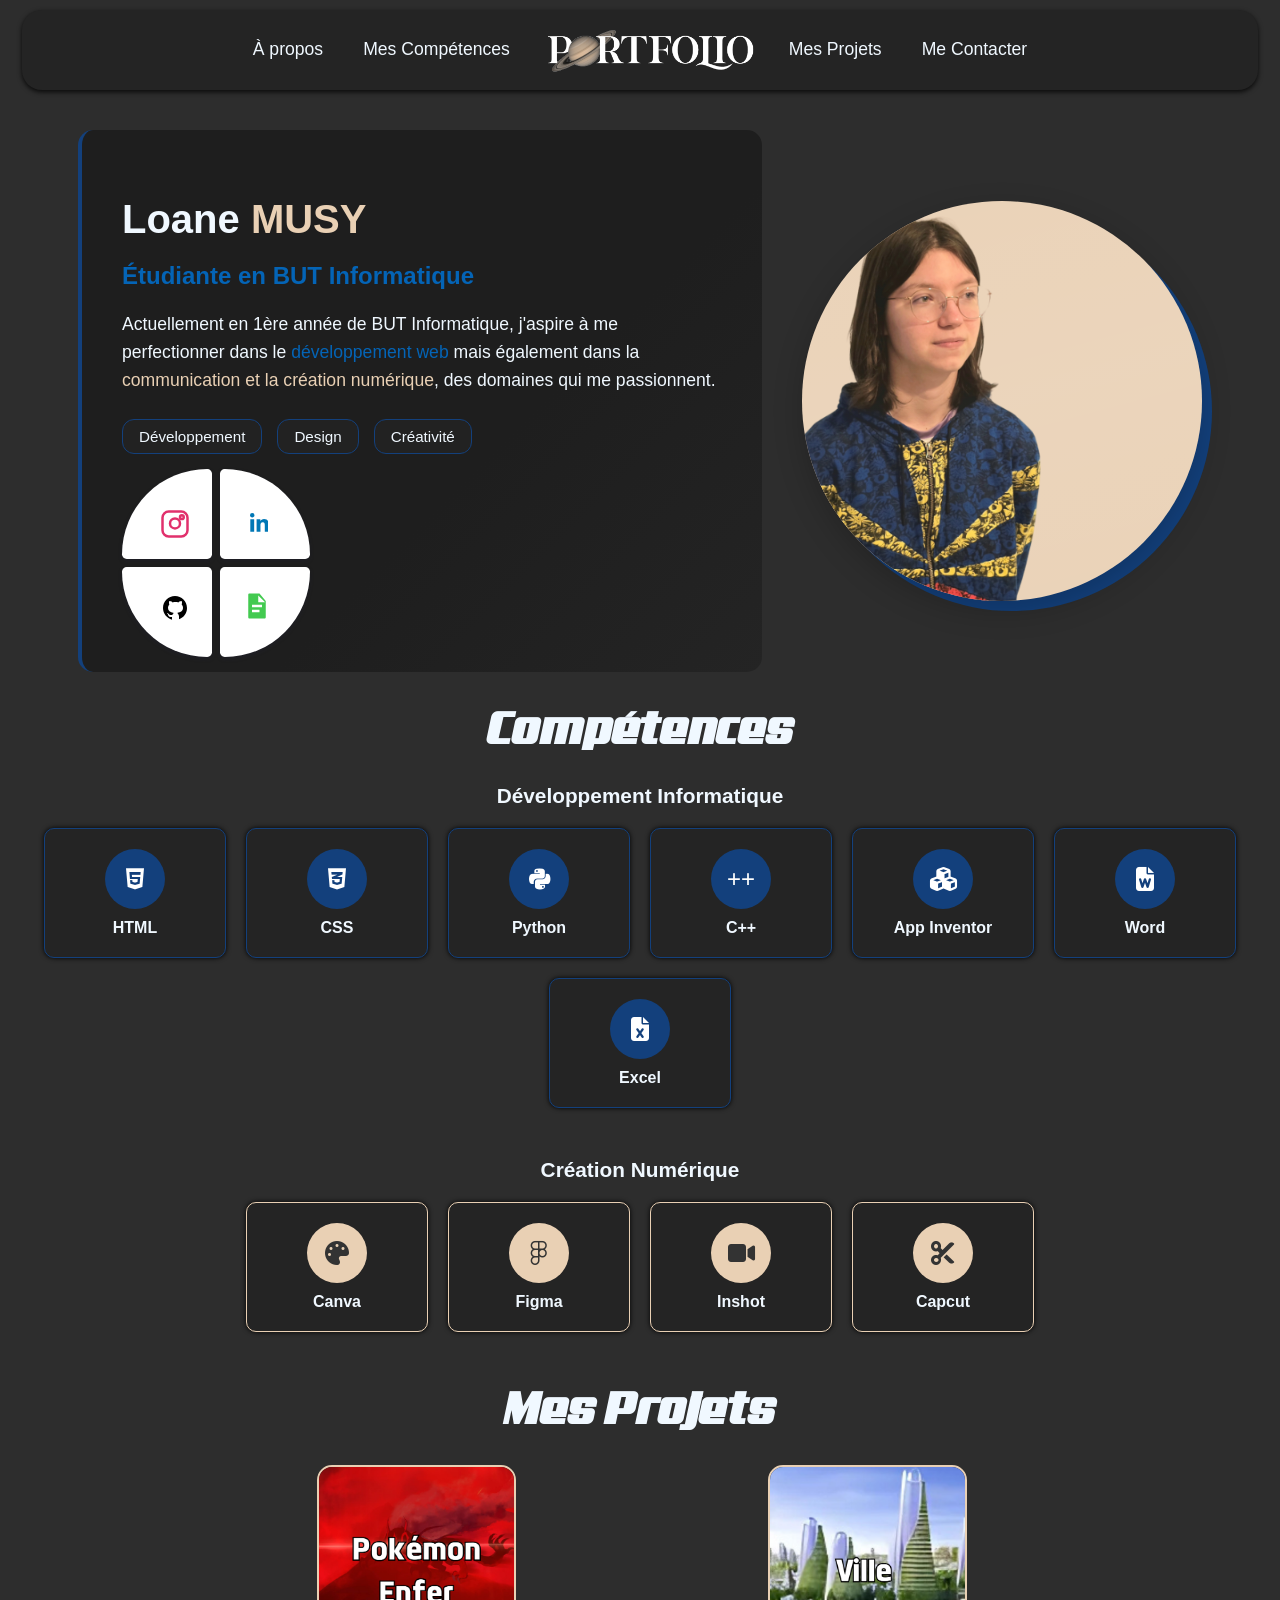
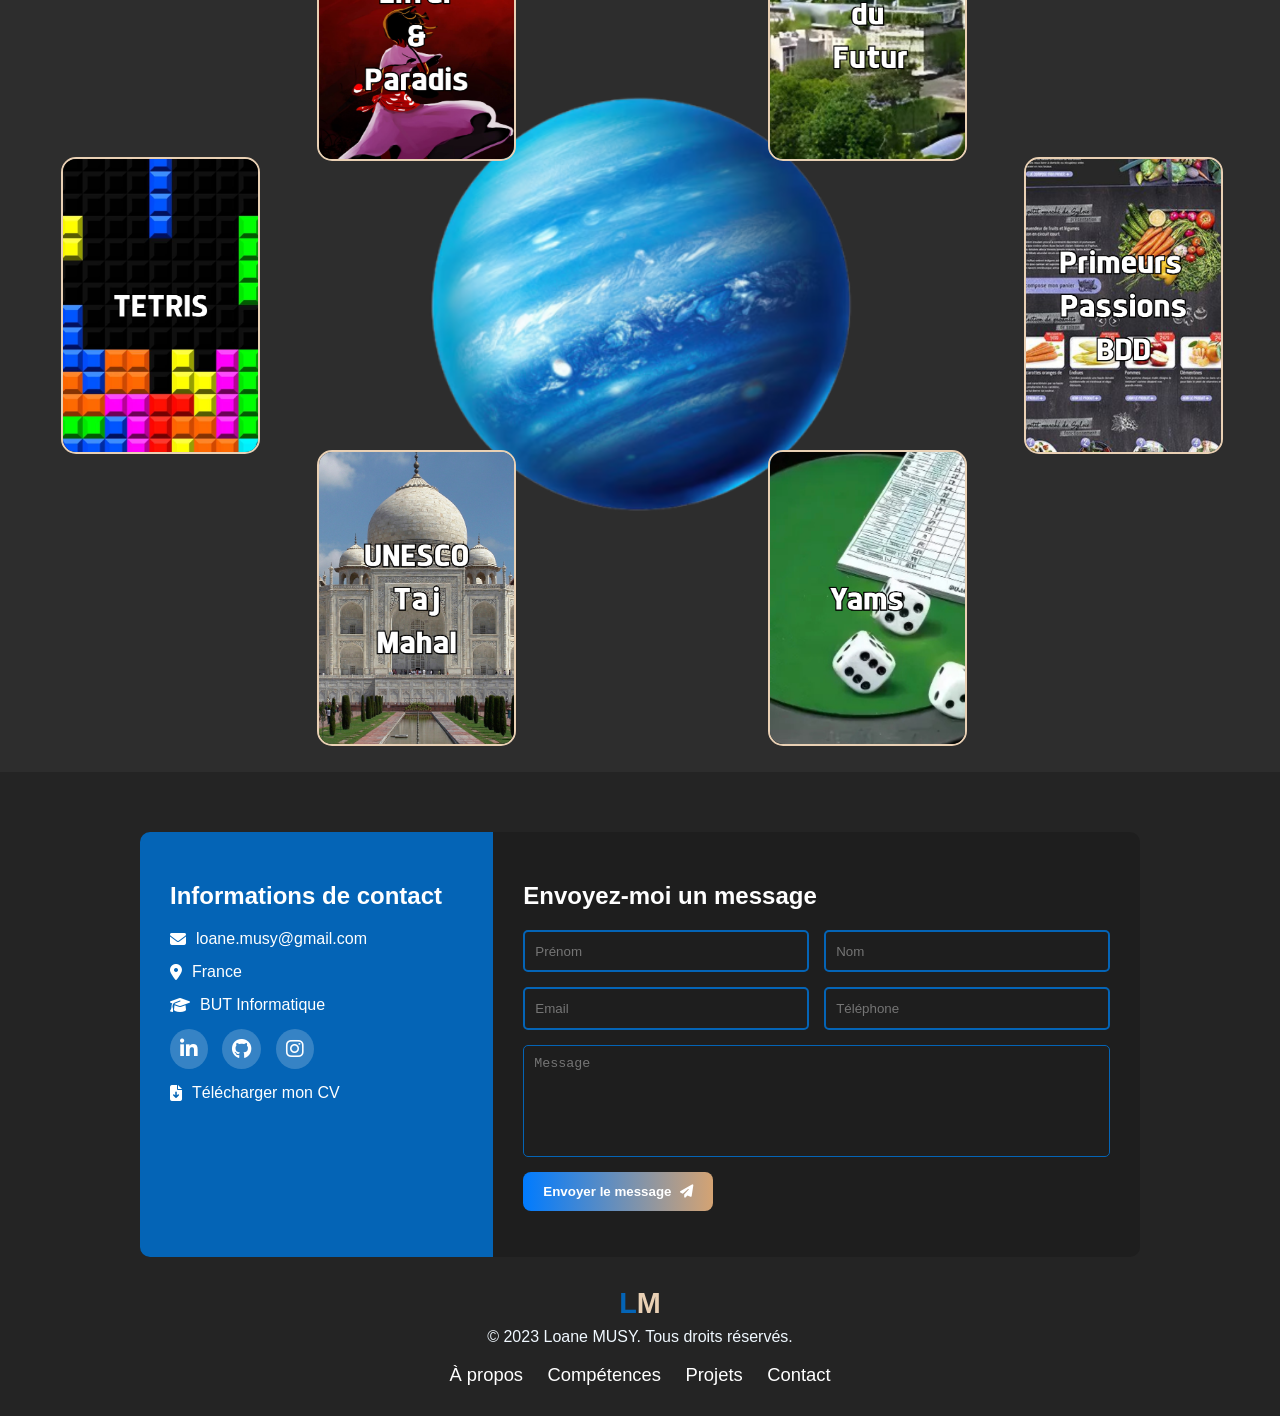
==== index.html @ 3e0b5e9b "Ajout des fichiers du projet" ====
<html lang="fr">

<head>
    <meta charset="UTF-8">
    <meta name="viewport" content="width=device-width, initial-scale=1.0">
    <link rel="stylesheet" href="style.css">
    <link rel="stylesheet" href="https://cdnjs.cloudflare.com/ajax/libs/font-awesome/6.5.0/css/all.min.css">
    <link rel="website icon" type="png" href="img/img_portfolio/saturne.png">
    <title> Portfolio - Loane MUSY</title>
</head>

<body>

    <!--Zone header avec navigation et logo-->
    <header>
        <nav>
            <ul>
                <li class="elt"><a href="#propos">À propos</a></li>
                <li class="elt"><a href="#competence">Mes Compétences</a></li>
                <img src="img/img_portfolio/portfolio.png" width="18%">
                <li class="elt"><a href="#projets">Mes Projets</a></li>
                <li class="elt"><a href="#contact">Me Contacter</a></li>
            </ul>
        </nav>
    </header>

    <!--Zone d'à propos-->
    <div id="propos" class="about-container idt">

        <!--Partie présentation-->
        <div class="section-profil">
            <h1>Loane <span>MUSY</span></h1>
            <h2>Étudiante en BUT Informatique</h2>
            <p>
                Actuellement en 1ère année de BUT Informatique, j'aspire à me perfectionner dans le <span
                    class="blue">développement web</span>
                mais également dans la <span class="beige">communication et la création numérique</span>, des domaines
                qui me passionnent.
            </p>

            <div class="tags">
                <div class="tag">Développement</div>
                <div class="tag">Design</div>
                <div class="tag">Créativité</div>
            </div>

            <!--Boutons réseaux-->
            <div class="main">

                <div class="up">

                    <a href="https://www.instagram.com/loanem.77/"><button class="card1">
                            <svg class="instagram" xmlns="http://www.w3.org/2000/svg" width="30" height="30"
                                viewBox="0 0 24 24" fill="none" stroke="currentColor" stroke-width="2"
                                stroke-linecap="round" stroke-linejoin="round">
                                <rect x="2" y="2" width="20" height="20" rx="5" ry="5"></rect>
                                <path d="M8 11.5a4 4 0 1 1 8 0 4 4 0 1 1 -8 0"></path>
                                <circle cx="17.5" cy="6.5" r="1.5"></circle>
                            </svg>
                        </button></a>

                    <a href="https://www.linkedin.com/in/loane-musy-240a3b359/"><button class="card2">
                            <svg xmlns="http://www.w3.org/2000/svg" class="linkedin" height="1.6em"
                                viewBox="0 0 448 512">
                                <path
                                    d="M100.3 448H7.4V148.9h92.9zM53.8 108.1C24.1 108.1 0 83.5 0 53.8a53.8 53.8 0 0 1 107.6 0c0 29.7-24.1 54.3-53.8 54.3zM447.9 448h-92.7V302.4c0-34.7-.7-79.2-48.3-79.2-48.3 0-55.7 37.7-55.7 76.7V448h-92.8V148.9h89.1v40.8h1.3c12.4-23.5 42.7-48.3 87.9-48.3 94 0 111.3 61.9 111.3 142.3V448z">
                                </path>
                            </svg>
                        </button></a>

                </div>

                <div class="down">

                    <a href="https://github.com/loanem77"><button class="card3">
                            <svg class="github" height="30px" width="30px" viewBox="0 0 30 30"
                                xmlns="http://www.w3.org/2000/svg">
                                <path
                                    d="M15,3C8.373,3,3,8.373,3,15c0,5.623,3.872,10.328,9.092,11.63C12.036,26.468,12,26.28,12,26.047v-2.051 c-0.487,0-1.303,0-1.508,0c-0.821,0-1.551-0.353-1.905-1.009c-0.393-0.729-0.461-1.844-1.435-2.526 c-0.289-0.227-0.069-0.486,0.264-0.451c0.615,0.174,1.125,0.596,1.605,1.222c0.478,0.627,0.703,0.769,1.596,0.769 c0.433,0,1.081-0.025,1.691-0.121c0.328-0.833,0.895-1.6,1.588-1.962c-3.996-0.411-5.903-2.399-5.903-5.098 c0-1.162,0.495-2.286,1.336-3.233C9.053,10.647,8.706,8.73,9.435,8c1.798,0,2.885,1.166,3.146,1.481C13.477,9.174,14.461,9,15.495,9 c1.036,0,2.024,0.174,2.922,0.483C18.675,9.17,19.763,8,21.565,8c0.732,0.731,0.381,2.656,0.102,3.594 c0.836,0.945,1.328,2.066,1.328,3.226c0,2.697-1.904,4.684-5.894,5.097C18.199,20.49,19,22.1,19,23.313v2.734 c0,0.104-0.023,0.179-0.035,0.268C23.641,24.676,27,20.236,27,15C27,8.373,21.627,3,15,3z">
                                </path>
                            </svg>
                        </button></a>

                    <a href="MUSY Loane - CV.pdf" target="_blank"><button class="card4">
                            <svg class="cv" xmlns="http://www.w3.org/2000/svg" viewBox="0 0 24 24" width="30"
                                height="30">
                                <path
                                    d="M6 2C5.4 2 5 2.4 5 3V21C5 21.6 5.4 22 6 22H18C18.6 22 19 21.6 19 21V8L14 2H6M13 3.5L18.5 9H13V3.5M8 11H16V13H8V11M8 15H14V17H8V15Z">
                                </path>
                            </svg>
                        </button></a>

                </div>

            </div>
        </div>


        <!--Photo de profil-->
        <div class="profile-wrapper">
            <div class="profile-bg"></div>
            <div class="profile-pic">
                <img src="img/img_portfolio/Photo_Loane.png" width="100%">
            </div>
        </div>
    </div>


    <!--Zone des compétences-->
    <h1 id="competence" class="categorie">Compétences</h1>

    <section class="skills-section">
        <div class="category-title">Développement Informatique</div>
        <div class="skills-grid">
            <div class="skill-card border-blue">
                <div class="circle blue"><i class="fab fa-html5"></i></div>
                <p>HTML</p>
            </div>
            <div class="skill-card border-blue">
                <div class="circle blue"><i class="fab fa-css3-alt"></i></div>
                <p>CSS</p>
            </div>
            <div class="skill-card border-blue">
                <div class="circle blue"><i class="fab fa-python"></i></div>
                <p>Python</p>
            </div>
            <div class="skill-card border-blue">
                <div class="circle blue">++</div>
                <p>C++</p>
            </div>
            <div class="skill-card border-blue">
                <div class="circle blue"><i class="fas fa-cubes"></i></div>
                <p>App Inventor</p>
            </div>
            <div class="skill-card border-blue">
                <div class="circle blue"><i class="fas fa-file-word"></i></div>
                <p>Word</p>
            </div>
            <div class="skill-card border-blue">
                <div class="circle blue"><i class="fas fa-file-excel"></i></div>
                <p>Excel</p>
            </div>
        </div>
    </section>

    <section class="skills-section">
        <div class="category-title">Création Numérique</div>
        <div class="skills-grid">
            <div class="skill-card border-beige">
                <div class="circle beige"><i class="fas fa-palette"></i></div>
                <p>Canva</p>
            </div>
            <div class="skill-card border-beige">
                <div class="circle beige"><i class="fab fa-figma"></i></div>
                <p>Figma</p>
            </div>
            <div class="skill-card border-beige">
                <div class="circle beige"><i class="fas fa-video"></i></div>
                <p>Inshot</p>
            </div>
            <div class="skill-card border-beige">
                <div class="circle beige"><i class="fas fa-scissors"></i></div>
                <p>Capcut</p>
            </div>
        </div>
    </section>

    <!--Zone Projets-->
    <h1 id="projets" class="categorie">Mes Projets</h1>

    <div class="projet">

        <img src="img/img_portfolio/Neptune.png" class="planet">

        <div class="card top-left">
            <input type="checkbox" id="flip1">
            <label for="flip1" class="card-inner">
                <div class="card-front">
                    <img src="img/img_projet/fangame.png">
                </div>
                <div class="card-back">
                    <div class="espacement">
                        <h1 class="cardtitle">Pokémon Enfer et Paradis</h1>
                        <h2 class="cardsubtitle">Fangame Pokémon</h2>
                        <p class="cardtxt">Pokémon Enfer et Paradis est un fangame Pokémon que je suis entrain de créer.
                            Pour ce
                            faire,
                            j'ai donc fondé une équipe de bénévole motivée par une passion commune et leur ai appris à
                            travailler
                            ensemble alors qu'ils ne se connaissaient pas.</p>
                    </div>
                    <a href="projet.html#fangame"><button class="read"><span>Voir plus</span></button></a>
                </div>
            </label>
        </div>

        <br>

        <div class="card top-middle">
            <input type="checkbox" id="flip2">
            <label for="flip2" class="card-inner">
                <div class="card-front">
                    <img src="img/img_projet/tetris.png" alt="img tetris">
                </div>
                <div class="card-back">
                    <div class="espacement">
                        <h1 class="cardtitle">TETRIS</h1>
                        <h2 class="cardsubtitle">Projet Universitaire</h2>
                        <p class="cardtxt">TETRIS est un projet universitaire réalisé en premier semestre de BUT
                            Informatique.
                            Celui-ci
                            consistait à recréer le jeu TETRIS
                            de toute pièce à l'aide de FLTK. Il fallait gérer la création des pièces, leur rotation, les
                            variantes
                            et
                            les bonus comme par exemple
                            une fonction d'attaque dans un mode 2 joueurs.</p>
                    </div>
                    <a href="projet.html#tetris"><button class="read"><span>Voir plus</span></button></a>
                </div>
            </label>
        </div>

        <br>

        <div class="card top-right">
            <input type="checkbox" id="flip3">
            <label for="flip3" class="card-inner">
                <div class="card-front">
                    <img src="img/img_projet/unesco.png" alt="img_Taj_Mahal">
                </div>
                <div class="card-back">
                    <div class="espacement">
                        <h1 class="cardtitle">UNESCO</h1>
                        <h2 class="cardsubtitle">Projet Universitaire</h2>
                        <p class="cardtxt">UNESCO est un projet universitaire réalisé en première année de BUT
                            Informatique, sur les
                            deux semestres.
                            Dans ce projet nous devions créer un site web, en partenariat avec l'Unesco, sur un endroit
                            inscrit à
                            son
                            patrimoine mondial.
                            Avec mon équipe nous avions comme sujet le Taj Mahal, monument faisant partie des 7
                            merveilles de Monde.
                        </p>
                    </div>
                    <a href="projet.html#unesco"><button class="read"><span>Voir plus</span></button></a>
                </div>
            </label>
        </div>

        <br>



        <div class="card bottom-left">
            <input type="checkbox" id="flip4">
            <label for="flip4" class="card-inner">
                <div class="card-front">
                    <img src="img/img_projet/ville_futur.png" alt="img_SAE">
                </div>
                <div class="card-back">
                    <div class="espacement">
                        <h1 class="cardtitle">Ville du Futur</h1>
                        <h2 class="cardsubtitle">Projet de Bac STI2D</h2>
                        <p class="cardtxt">Pour mon projet de Bac STI2D, je devais, avec un camarade, créer la ville du
                            futur, pour ça
                            nous devions coder,
                            en C++ sur Arduino Uno, des feux de signalisations intelligents ainsi que des lampadaires
                            intelligents
                            dans le but
                            d'avoir une ville économique en énergie.</p>
                    </div>
                    <a href="projet.html#villefutur"><button class="read"><span>Voir plus</span></button></a>
                </div>
            </label>
        </div>

        <br>

        <div class="card bottom-middle">
            <input type="checkbox" id="flip5">
            <label for="flip5" class="card-inner">
                <div class="card-front">
                    <img src="img/img_projet/bdd.png" alt="img_SAE">
                </div>
                <div class="card-back">
                    <div class="espacement">
                        <h1 class="cardtitle">Primeurs Passions</h1>
                        <h2 class="cardsubtitle">Projet Universitaire</h2>
                        <p class="cardtxt">Primeurs Passions est un projet de Base de Données dans
                            lequel nous devions créer le site web d'une boutique de fruit et légumes en
                            ligne et implémenter la base de données qui va avec. Ceci comprend l'acceuil, la gestion du
                            panier mais également celui des profils utilisateurs.
                        </p>
                    </div>
                    <a href="projet.html#primeurs"><button class="read"><span>Voir plus</span></button></a>
                </div>
            </label>
        </div>

        <br>

        <div class="card bottom-right">
            <input type="checkbox" id="flip6">
            <label for="flip6" class="card-inner">
                <div class="card-front">
                    <img src="img/img_projet/yams.png" alt="img_SAE">
                </div>
                <div class="card-back">
                    <div class="espacement">
                        <h1 class="cardtitle">Yams</h1>
                        <h2 class="cardsubtitle">Projet Universitaire</h2>
                        <p class="cardtxt">Le Yams est un projet de Java dans lequel nous devons créer un Yams
                            fonctionnel en Java.
                        </p>
                    </div>
                    <a href="projet.html#yams"><button class="read"><span>Voir plus</span></button></a>
                </div>
            </label>
        </div>
    </div>

    <!--Zone Footer-->
    <footer id="contact">
        <!--Formulaire de contact-->
        <div class="contact-form">
            <div class="contact-left">
                <h2>Informations de contact</h2>
                <p><i class="fas fa-envelope"></i> loane.musy@gmail.com</p>
                <p><i class="fas fa-location-dot"></i> France</p>
                <p><i class="fas fa-graduation-cap"></i> BUT Informatique</p>

                <div class="social-icons">
                    <a href="https://www.linkedin.com/in/loane-musy-240a3b359/"><i class="fab fa-linkedin-in"></i></a>
                    <a href="https://github.com/loanem77"><i class="fab fa-github"></i></a>
                    <a href="https://www.instagram.com/loanem.77/"><i class="fab fa-instagram"></i></a>
                </div>

                <a href="MUSY Loane - CV.pdf" download="MUSY_Loane_CV.pdf" style="color: white; text-decoration: none;">
                    <p><i class="fas fa-file-download"></i> Télécharger mon CV</p>
                </a>
            </div>

            <div class="contact-right">
                <h2>Envoyez-moi un message</h2>
                <form action="mailto:loane.musy@gmail.com" method="post" enctype="text/plain">
                    <div class="form-grid">
                        <input type="text" name="prenom" placeholder="Prénom" required class="info-form">
                        <input type="text" name="nom" placeholder="Nom" required class="info-form">
                        <input type="email" name="email" placeholder="Email" required class="info-form">
                        <input type="tel" name="telephone" placeholder="Téléphone" class="info-form">
                    </div>
                    <textarea name="message" rows="6" placeholder="Message" required></textarea>
                    <button type="submit" class="submit">
                        Envoyer le message <i class="fas fa-paper-plane"></i>
                    </button>
                </form>
            </div>
        </div>

        <div class="footer-content">

            <!-- Zone Logo -->
            <div class="footer-logo">
                <span class="span-blue">L</span><span class="span-beige">M</span>
            </div>

            <!-- Zone Droits d’auteur -->
            <div>
                <p class="footer-text">&copy; 2023 Loane MUSY. Tous droits réservés.</p>
            </div>

            <!-- Zone Navigation -->
            <nav class="footer-nav">
                <a href="#propos">À propos</a>
                <a href="#competence">Compétences</a>
                <a href="#projets">Projets</a>
                <a href="#contact">Contact</a>
            </nav>

        </div>

    </footer>

</body>

<script>
    // J'ai mis ce script juste parce que le manque de défilement fluide me perturbe.. il faudra le retirer
    // Script pour le défilement fluide
    document.querySelectorAll('a[href^="#"]').forEach(anchor => {
        anchor.addEventListener('click', function (e) {
            e.preventDefault();
            document.querySelector(this.getAttribute('href')).scrollIntoView({
                behavior: 'smooth'
            });
        });
    });
</script>

</html>
---- style.css ----
@font-face {
    font-family: "Aero";
    src: url('polices/Aero.ttf') format('truetype');
}

@font-face {
    font-family: "Poppins";
    src: url('https://fonts.googleapis.com/css2?family=Poppins:wght@300;400;500;600;700&display=swap');
}

body {
    background-color: #2d2d2d;
    padding-top: 130px;
    color: aliceblue;
    margin: 0;
    justify-content: center;
    font-family: 'Poppins', sans-serif;

}

/* Zone du header avec la partie navigation et l'image du portfolio */
header {
    position: fixed;
    width: 95%;
    background-color: #242424;
    align-items: center;
    top: 10;
    left: 0;
    right: 0;
    margin: 0 auto;
    color: aliceblue;
    z-index: 1000;
    box-shadow: 0 2px 5px rgba(0, 0, 0, 0.8);
    padding: 10px;
    border-radius: 20px;

}

ul {
    margin: 0 auto;
    padding: 0;
}

nav>ul {
    display: flex;
    list-style: none;
    align-items: center;
    justify-content: center;
    gap: 20px;
}

nav>ul>li>a:hover {
    background-color: #13407c;
    padding: 10px;
    border-radius: 20px;
    transition: cubic-bezier(0.165, 0.84, 0.44, 1);
    transition-duration: 1s;
}

nav>ul>li>a {
    text-decoration: none;
    color: inherit;
}

li {
    display: block;
    font-size: 110%;
    padding: 10px;
}

.elt {
    position: relative;
}

/*Fin de la zone header*/

/* Classes pour le titre des catégories avec la police Aero ainsi que le scroll margin*/
.categorie {
    scroll-margin-top: 130px;
    text-align: center;
    font-size: 45;
    font-family: "Aero";
}

.idt {
    scroll-margin-top: 130px;
}

/*Fin de la zone de classes catégories*/

/*Zone d'à propos*/
.about-container {
    display: flex;
    justify-content: center;
    align-items: center;
    gap: 40px;
    flex-wrap: wrap;
    max-width: 90%;
    margin: 0 auto;
}


/*Partie Présentation*/
.section-profil {
    max-width: 600px;
    margin: 0;
    padding: 40px 40px 15px 40px;
    background: linear-gradient(135deg, #1e1e1e 60%, #242424 100%);
    border-left: 4px solid #13407c;
    border-radius: 15px;
    position: relative;
}

.section-profil h1 {
    font-size: 2.5em;
    margin-bottom: 5px;
}

.section-profil h1 span {
    color: #e9d0b4;
    font-weight: bold;
}

.section-profil h2 {
    color: #0464b6;
    font-size: 1.5em;
    margin-bottom: 20px;
}

.section-profil p {
    line-height: 1.6;
    font-size: 1.1em;
}

.section-profil p span.blue {
    color: #0464b6;
}

.section-profil p span.beige {
    color: #e9d0b4;
}

.tags {
    margin-top: 25px;
    display: flex;
    gap: 15px;
}

.tag {
    background: #222;
    border: 1px solid #13407c;
    padding: 8px 16px;
    border-radius: 12px;
    font-size: 0.95em;
    cursor: default;
    transition: transform 0.2s;
}

.tag:hover {
    transform: scale(1.05);
}

/*Boutons réseaux*/
.main {
    margin-top: 15px;
    display: flex;
    flex-direction: column;
    gap: 0.5em;
}

.up {
    display: flex;
    flex-direction: row;
    gap: 0.5em;
}

.down {
    display: flex;
    flex-direction: row;
    gap: 0.5em;
}

.card1 {
    width: 90px;
    height: 90px;
    outline: none;
    border: none;
    background: white;
    border-radius: 90px 5px 5px 5px;
    box-shadow: rgba(50, 50, 93, 0.25) 0px 2px 5px -1px,
        rgba(0, 0, 0, 0.3) 0px 1px 3px -1px;
    transition: 0.2s ease-in-out;
}

.instagram {
    margin-top: 1.5em;
    margin-left: 1.2em;
    stroke: #e1306c;
}

.card2 {
    width: 90px;
    height: 90px;
    outline: none;
    border: none;
    background: white;
    border-radius: 5px 90px 5px 5px;
    box-shadow: rgba(50, 50, 93, 0.25) 0px 2px 5px -1px,
        rgba(0, 0, 0, 0.3) 0px 1px 3px -1px;
    transition: 0.2s ease-in-out;
}

.linkedin {
    margin-top: 1.5em;
    margin-left: -0.9em;
    fill: #0077b5;
}

.card3 {
    width: 90px;
    height: 90px;
    outline: none;
    border: none;
    background: white;
    border-radius: 5px 5px 5px 90px;
    box-shadow: rgba(50, 50, 93, 0.25) 0px 2px 5px -1px,
        rgba(0, 0, 0, 0.3) 0px 1px 3px -1px;
    transition: 0.2s ease-in-out;
}

.github {
    margin-top: -0.6em;
    margin-left: 1.2em;
}

.card4 {
    width: 90px;
    height: 90px;
    outline: none;
    border: none;
    background: white;
    border-radius: 5px 5px 90px 5px;
    box-shadow: rgba(50, 50, 93, 0.25) 0px 2px 5px -1px,
        rgba(0, 0, 0, 0.3) 0px 1px 3px -1px;
    transition: 0.2s ease-in-out;
}

.cv {
    margin-top: -0.9em;
    margin-left: -1.2em;
    fill: #43ca50;
}

.card1:hover {
    cursor: pointer;
    scale: 1.1;
    background-color: #e1306c;
}

.card1:hover .instagram {
    fill: #e1306c;
    stroke: white;
}

.card2:hover {
    cursor: pointer;
    scale: 1.1;
    background-color: #0077b5;
}

.card2:hover .linkedin {
    fill: white;
}

.card3:hover {
    cursor: pointer;
    scale: 1.1;
    background-color: black;
}

.card3:hover .github {
    fill: white;
}

.card4:hover {
    cursor: pointer;
    scale: 1.1;
    background-color: #43ca50;
}

.card4:hover .cv {
    fill: white;
}

/*Fin Boutons Réseaux*/
/*Fin Partie Présentation*/


/*Photo de Profil*/
/* Conteneur de la photo de profil */
.profile-wrapper {
    width: 400px;
    height: 400px;
    position: relative;
}

/* Arrière-plan de la photo */
.profile-bg {
    width: 100%;
    height: 100%;
    background-color: #13407c;
    border-radius: 50%;
    position: absolute;
    top: 10px;
    left: 10px;
}


.profile-pic {
    width: 100%;
    height: 100%;
    border-radius: 50%;
    background-color: #e9d0b4;
    position: relative;
    display: flex;
    align-items: center;
    justify-content: center;
    overflow: hidden;
    box-shadow: 0 10px 30px rgba(0, 0, 0, 0.2);

    animation: float 6s ease-in-out infinite;
    transition: transform 0.3s ease;
}

/* Animation au survol */
.profile-pic:hover {
    animation-play-state: paused;
    transform: scale(1.05) rotate(3deg);
}

/* Animation au clic */
.profile-pic:active {
    transform: scale(0.95);
}

/* Animation de flottement */
@keyframes float {
    0% {
        transform: translateY(0px) rotate(0deg);
    }

    50% {
        transform: translateY(-15px) rotate(2deg);
    }

    100% {
        transform: translateY(0px) rotate(0deg);
    }
}

/* Animation de l'effet de brillance */
.profile-pic::after {
    content: "";
    position: absolute;
    top: -50%;
    left: -50%;
    width: 200%;
    height: 200%;
    background: linear-gradient(to bottom right,
            rgba(255, 255, 255, 0) 0%,
            rgba(255, 255, 255, 0.1) 50%,
            rgba(255, 255, 255, 0) 100%);
    transform: rotate(30deg);
    animation: shine 4s infinite;
}

/* Animation de brillance */
@keyframes shine {
    0% {
        transform: translateX(-100%) rotate(30deg);
    }

    20%,
    100% {
        transform: translateX(100%) rotate(30deg);
    }
}

/*Fin Photo de Profil*/

/*Fin de la zone à propos*/

/* Zone des compétences*/
.skills-section {
    margin-bottom: 50px;
}

.category-title {
    font-weight: bold;
    text-align: center;
    font-family: 'Lucida Sans', 'Lucida Sans Regular', 'Lucida Grande', 'Lucida Sans Unicode', Geneva, Verdana, sans-serif;
    margin-bottom: 20px;
    font-size: 1.3em;
}

.skills-grid {
    display: flex;
    flex-wrap: wrap;
    justify-content: center;
    gap: 20px;
}

.skill-card {
    background-color: #242424;
    padding: 20px;
    width: 140px;
    border-radius: 10px;
    box-shadow: 0 0 5px #000;
    transition: transform 0.3s ease, box-shadow 0.3s ease;
}

/*Bordure des cards selon la zone*/
.border-blue {
    border: 1px solid #13407c;
}

.border-beige {
    border: 1px solid #e9d0b4;
}

/*Animation pour soulever la carte et enlever la bordure*/
.skill-card:hover {
    transform: translateY(-5px);
    box-shadow: 0 10px 20px rgba(0, 0, 0, 0.2);
    border-color: transparent;
}

/*Cercle avec les icônes de chaque compétence*/
.circle {
    width: 60px;
    height: 60px;
    margin: 0 auto 10px;
    border-radius: 50%;
    display: flex;
    align-items: center;
    justify-content: center;
    font-size: 24px;
}

.circle.blue {
    background-color: #13407c;
    color: white;
}

.circle.beige {
    background-color: #e9d0b4;
    color: #333;
}

.skill-card p {
    margin: 0;
    font-weight: bold;
    text-align: center;
}

/*Fin de la Zone de Compétences*/


/*Zone Projets*/
.card {
    width: 100%;
    height: 100%;
    min-width: 130px;
    min-height: 195px;
    max-width: 195px;
    max-height: 320px;
    aspect-ratio: 2 / 3;
    perspective: 1000px;
    position: relative;
    border-radius: 15px;
}

input {
    display: none;
}


.card-inner {
    width: 100%;
    height: 100%;
    position: relative;
    transform-style: preserve-3d;
    transition: transform 1s;
    cursor: pointer;
    display: block;
}

.card-front,
.card-back {
    position: absolute;
    width: 100%;
    height: 100%;
    backface-visibility: hidden;
    border-radius: 15px;
}

.card-front {
    display: flex;
    justify-content: center;
    align-items: center;
    border: 2px solid #e9d0b4;
    overflow: hidden;
}

.card-back {
    text-align: center;
    background: #e9d0b4;
    padding: 5px;
    color: rgb(0, 0, 0);
    transform: rotateY(180deg);
}

/* Effet de flip au clic */
input:checked~.card-inner {
    transform: rotateY(180deg);
}

.cardtitle {
    font-size: clamp(1.1rem, 1.5vw + 0.5rem, 1.1rem);
    font-weight: bold;
}

.cardsubtitle {
    font-size: clamp(0.85rem, 1vw + 0.3rem, 0.85rem);
    font-weight: bold;
}

.cardtxt {
    font-size: clamp(0.65rem, 0.5vw + 0.3rem, 0.65rem);
    line-height: 1.4;
}

.card-front img {
    width: 100%;
    height: 110%;
    object-fit: cover;
    display: block;
}

.espacement {
    padding: 10px;
}

.projet {
    display: grid;
    grid-template-columns: repeat(5, 1fr);
    /* 3 colonnes égales */
    grid-template-rows: repeat(3, 1fr);
    /* 3 lignes égales */
    position: relative;
    width: 100%;
    place-items: center;
}


.planet {
    position: absolute;
    top: 50%;
    left: 50%;
    transform: translate(-50%, -50%);
    width: 70vw;
    max-width: 600px;
    z-index: 0;
    pointer-events: none;
}



/* From uiverse.io by @Ali-Tahmazi99 */
/*Boutons "Voir plus"*/
.read {
    display: inline-block;
    max-width: 150px;
    max-height: 50px;
    border-radius: 10px;
    border: 1px solid #3d70d6;
    position: relative;
    overflow: hidden;
    transition: all 0.5s ease-in;
    z-index: 1;
    width: 100%;
    height: auto;
    padding: 0.7em 1.2em;
    font-size: 1rem;
}

.read::before,
.read::after {
    content: '';
    position: absolute;
    top: 0;
    width: 0;
    height: 100%;
    transform: skew(15deg);
    transition: all 0.5s;
    overflow: hidden;
    z-index: -1;
}

.read::before {
    left: -10px;
    background: #112e4f;
}

.read::after {
    right: -10px;
    background: #142da9;
}

.read:hover::before,
.read:hover::after {
    width: 58%;
}

.read:hover span {
    color: white;
    transition: 0.3s;
}

.read span {
    color: #13407c;
    font-size: 18px;
    transition: all 0.3s ease-in;
}

.card .read {
    position: absolute;
    bottom: 10px;
    left: 50%;
    transform: translateX(-50%);
    padding: 10px 20px;
    cursor: pointer;
}

/*Fin des boutons*/

/*Gestion de la grille des projets*/
.top-left {
    grid-column: 2;
    grid-row: 1;
    justify-self: end;
    z-index: 1;
}

.top-middle {
    grid-column: 1;
    grid-row: 2;
    justify-self: end;
    z-index: 1;
}

.top-right {
    grid-column: 2;
    grid-row: 3;
    justify-self: end;
    z-index: 1;
}

.bottom-left {
    grid-column: 4;
    grid-row: 1;
    justify-self: start;
    z-index: 1;
}

.bottom-middle {
    grid-column: 5;
    grid-row: 2;
    justify-self: start;
    z-index: 1;
}

.bottom-right {
    grid-column: 4;
    grid-row: 3;
    justify-self: start;
    z-index: 1;
}

/*Fin de la gestion de la grille*/

/*Fin de la zone Projets*/

/*Zone footer*/

footer {
    background-color: #242424;
    overflow: visible;
    height: auto;
    display: block;
    padding-top: 30px;
    margin-top: 30px;
}

/*Zone formulaire de contact*/
.contact-form {
    display: flex;
    background-color: #1e1e1e;
    color: white;
    border-radius: 10px;
    overflow: hidden;
    max-width: 1000px;
    margin: 30px auto;
}

.contact-left {
    background: #0464b6;
    flex: 1;
    padding: 30px;
}

.contact-left h2 {
    margin-bottom: 20px;
}

.contact-left p {
    margin: 15px 0;
    display: flex;
    align-items: center;
    gap: 10px;
}

.social-icons a {
    display: inline-block;
    margin-right: 10px;
    color: white;
    font-size: 20px;
    background: rgba(255, 255, 255, 0.2);
    padding: 10px;
    border-radius: 50%;
}

.contact-right {
    flex: 2;
    padding: 30px;
}

.contact-right h2 {
    margin-bottom: 20px;
}

.form-grid {
    display: grid;
    grid-template-columns: 1fr 1fr;
    gap: 15px;
    margin-bottom: 15px;
    min-height: 100px;
}

.info-form {
    display: block;
    border: 2px solid #0464b6;
    background: transparent;
    color: black;
    min-height: 40px;
    width: 100%;
}

input,
textarea {
    width: 100%;
    padding: 10px;

    border-radius: 5px;
    border: 1px solid #0464b6;
    background: #1e1e1e;
    color: white;
}

textarea {
    resize: none;
    margin-bottom: 15px;
}

.submit {
    padding: 12px 20px;
    background: linear-gradient(to right, #007bff, #d4a373);
    color: white;
    border: none;
    border-radius: 8px;
    font-weight: bold;
    cursor: pointer;
    display: flex;
    align-items: center;
    gap: 8px;
}

/*Fin de la Zone Formulaire*/
/*Zone en dessous du formulaire*/
.footer-content {
    display: flex;
    flex-direction: column;
    align-items: center;
}

.logo {
    margin-bottom: 20px;
    font-weight: bold;
}

.span-blue {
    color: #0464b6;
    font-size: 1.8em;
    font-family: 'Poppins', sans-serif;
    font-weight: bolder;
}

.span-beige {
    color: #e9d0b4;
    font-size: 1.8em;
    font-weight: bolder;
}

.footer-text {
    margin: 8px 0;
    font-size: 1em;
}

.footer-nav {
    margin-top: 10px;
    margin-bottom: 30px;
}

.footer-nav a {
    color: white;
    margin: 0 10px;
    text-decoration: none;
    font-size: 1.15em;
}

.footer-nav a:hover {
    color: #e9d0b4;
}

/*Fin de Zone en dessous*/
/*Fin de footer*/
/*Fin du Portfolio*/
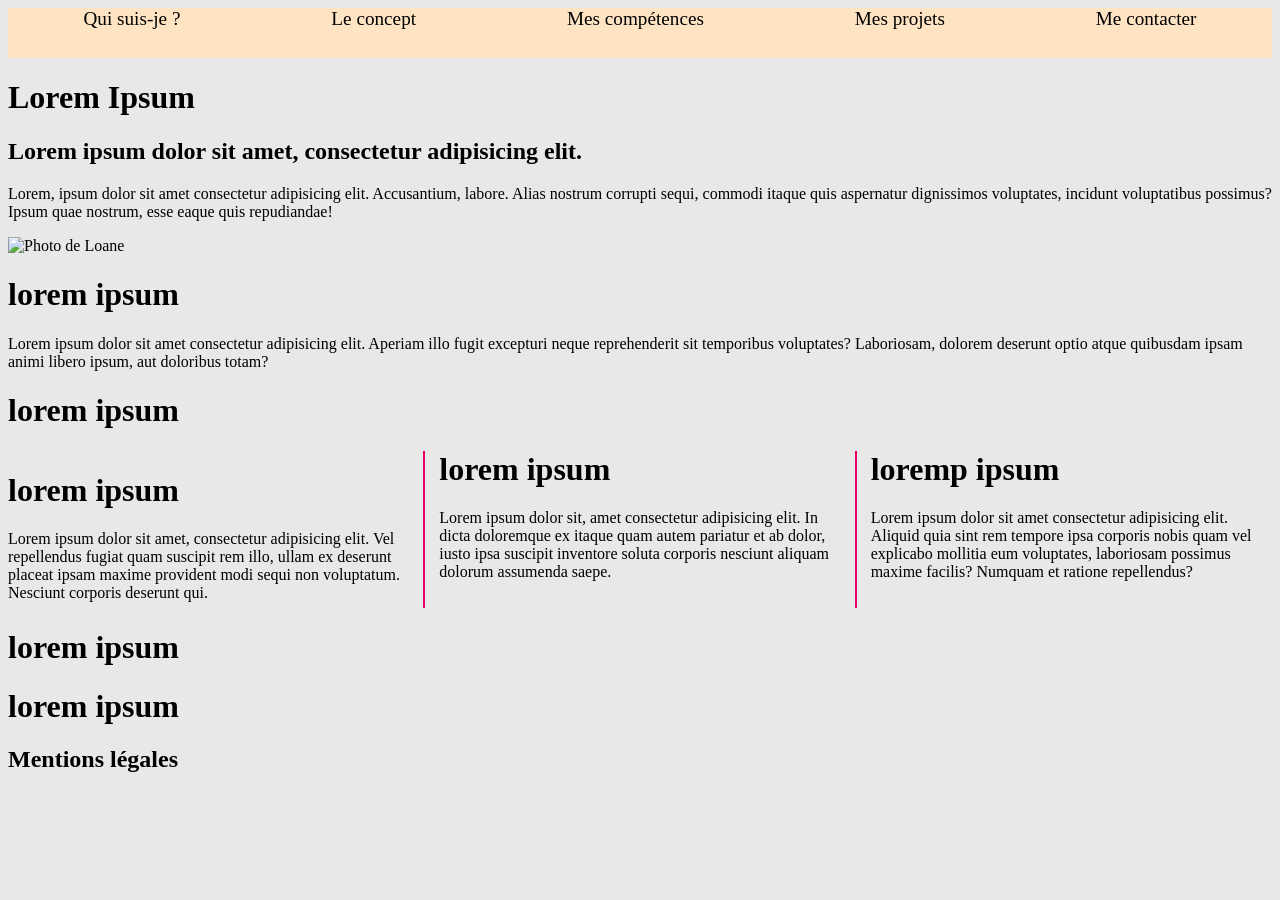
==== commit b8c131eb: ":building_construction: :poop: <subject> Add the new files to the main architecture" ====
--- a/index.html
+++ b/index.html
@@ -1,401 +1,62 @@
-<html lang="fr">
+<!DOCTYPE html>
+<html lang="en">
 
 <head>
     <meta charset="UTF-8">
     <meta name="viewport" content="width=device-width, initial-scale=1.0">
-    <link rel="stylesheet" href="style.css">
-    <link rel="stylesheet" href="https://cdnjs.cloudflare.com/ajax/libs/font-awesome/6.5.0/css/all.min.css">
-    <link rel="website icon" type="png" href="img/img_portfolio/saturne.png">
-    <title> Portfolio - Loane MUSY</title>
+    <link rel="stylesheet" href="styles.css">
+    <title>Portfolio - Loane Musy</title>
 </head>
 
 <body>
 
-    <!--Zone header avec navigation et logo-->
     <header>
         <nav>
-            <ul>
-                <li class="elt"><a href="#propos">À propos</a></li>
-                <li class="elt"><a href="#competence">Mes Compétences</a></li>
-                <img src="img/img_portfolio/portfolio.png" width="18%">
-                <li class="elt"><a href="#projets">Mes Projets</a></li>
-                <li class="elt"><a href="#contact">Me Contacter</a></li>
-            </ul>
+            <a href="#">Qui suis-je ?</a>
+            <a href="#">Le concept</a>
+            <a href="#">Mes compétences</a>
+            <a href="#">Mes projets</a>
+            <a href="#">Me contacter</a>
         </nav>
     </header>
 
-    <!--Zone d'à propos-->
-    <div id="propos" class="about-container idt">
+    <h1 id="about">Lorem Ipsum</h1>
+    <h2>Lorem ipsum dolor sit amet, consectetur adipisicing elit.</h2>
+    <p>Lorem, ipsum dolor sit amet consectetur adipisicing elit. Accusantium, labore. Alias nostrum corrupti sequi,
+        commodi itaque quis aspernatur dignissimos voluptates, incidunt voluptatibus possimus? Ipsum quae nostrum, esse
+        eaque quis repudiandae!</p>
+    <img src="" alt="Photo de Loane" loading="lazy">
 
-        <!--Partie présentation-->
-        <div class="section-profil">
-            <h1>Loane <span>MUSY</span></h1>
-            <h2>Étudiante en BUT Informatique</h2>
-            <p>
-                Actuellement en 1ère année de BUT Informatique, j'aspire à me perfectionner dans le <span
-                    class="blue">développement web</span>
-                mais également dans la <span class="beige">communication et la création numérique</span>, des domaines
-                qui me passionnent.
-            </p>
+    <h1 id="concept">lorem ipsum</h1>
+    <p>Lorem ipsum dolor sit amet consectetur adipisicing elit. Aperiam illo fugit excepturi neque reprehenderit sit
+        temporibus voluptates? Laboriosam, dolorem deserunt optio atque quibusdam ipsam animi libero ipsum, aut
+        doloribus totam?</p>
 
-            <div class="tags">
-                <div class="tag">Développement</div>
-                <div class="tag">Design</div>
-                <div class="tag">Créativité</div>
-            </div>
+    <h1 id="skills">lorem ipsum</h1>
+    <div class="columns">
+        <h1>lorem ipsum</h1>
+        <p>Lorem ipsum dolor sit amet, consectetur adipisicing elit. Vel repellendus fugiat quam suscipit rem illo,
+            ullam ex deserunt placeat ipsam maxime provident modi sequi non voluptatum. Nesciunt corporis deserunt qui.
+        </p>
 
-            <!--Boutons réseaux-->
-            <div class="main">
+        <h1>lorem ipsum</h1>
+        <p>Lorem ipsum dolor sit, amet consectetur adipisicing elit. In dicta doloremque ex itaque quam autem pariatur
+            et ab dolor, iusto ipsa suscipit inventore soluta corporis nesciunt aliquam dolorum assumenda saepe.</p>
 
-                <div class="up">
-
-                    <a href="https://www.instagram.com/loanem.77/"><button class="card1">
-                            <svg class="instagram" xmlns="http://www.w3.org/2000/svg" width="30" height="30"
-                                viewBox="0 0 24 24" fill="none" stroke="currentColor" stroke-width="2"
-                                stroke-linecap="round" stroke-linejoin="round">
-                                <rect x="2" y="2" width="20" height="20" rx="5" ry="5"></rect>
-                                <path d="M8 11.5a4 4 0 1 1 8 0 4 4 0 1 1 -8 0"></path>
-                                <circle cx="17.5" cy="6.5" r="1.5"></circle>
-                            </svg>
-                        </button></a>
-
-                    <a href="https://www.linkedin.com/in/loane-musy-240a3b359/"><button class="card2">
-                            <svg xmlns="http://www.w3.org/2000/svg" class="linkedin" height="1.6em"
-                                viewBox="0 0 448 512">
-                                <path
-                                    d="M100.3 448H7.4V148.9h92.9zM53.8 108.1C24.1 108.1 0 83.5 0 53.8a53.8 53.8 0 0 1 107.6 0c0 29.7-24.1 54.3-53.8 54.3zM447.9 448h-92.7V302.4c0-34.7-.7-79.2-48.3-79.2-48.3 0-55.7 37.7-55.7 76.7V448h-92.8V148.9h89.1v40.8h1.3c12.4-23.5 42.7-48.3 87.9-48.3 94 0 111.3 61.9 111.3 142.3V448z">
-                                </path>
-                            </svg>
-                        </button></a>
-
-                </div>
-
-                <div class="down">
-
-                    <a href="https://github.com/loanem77"><button class="card3">
-                            <svg class="github" height="30px" width="30px" viewBox="0 0 30 30"
-                                xmlns="http://www.w3.org/2000/svg">
-                                <path
-                                    d="M15,3C8.373,3,3,8.373,3,15c0,5.623,3.872,10.328,9.092,11.63C12.036,26.468,12,26.28,12,26.047v-2.051 c-0.487,0-1.303,0-1.508,0c-0.821,0-1.551-0.353-1.905-1.009c-0.393-0.729-0.461-1.844-1.435-2.526 c-0.289-0.227-0.069-0.486,0.264-0.451c0.615,0.174,1.125,0.596,1.605,1.222c0.478,0.627,0.703,0.769,1.596,0.769 c0.433,0,1.081-0.025,1.691-0.121c0.328-0.833,0.895-1.6,1.588-1.962c-3.996-0.411-5.903-2.399-5.903-5.098 c0-1.162,0.495-2.286,1.336-3.233C9.053,10.647,8.706,8.73,9.435,8c1.798,0,2.885,1.166,3.146,1.481C13.477,9.174,14.461,9,15.495,9 c1.036,0,2.024,0.174,2.922,0.483C18.675,9.17,19.763,8,21.565,8c0.732,0.731,0.381,2.656,0.102,3.594 c0.836,0.945,1.328,2.066,1.328,3.226c0,2.697-1.904,4.684-5.894,5.097C18.199,20.49,19,22.1,19,23.313v2.734 c0,0.104-0.023,0.179-0.035,0.268C23.641,24.676,27,20.236,27,15C27,8.373,21.627,3,15,3z">
-                                </path>
-                            </svg>
-                        </button></a>
-
-                    <a href="MUSY Loane - CV.pdf" target="_blank"><button class="card4">
-                            <svg class="cv" xmlns="http://www.w3.org/2000/svg" viewBox="0 0 24 24" width="30"
-                                height="30">
-                                <path
-                                    d="M6 2C5.4 2 5 2.4 5 3V21C5 21.6 5.4 22 6 22H18C18.6 22 19 21.6 19 21V8L14 2H6M13 3.5L18.5 9H13V3.5M8 11H16V13H8V11M8 15H14V17H8V15Z">
-                                </path>
-                            </svg>
-                        </button></a>
-
-                </div>
-
-            </div>
-        </div>
-
-
-        <!--Photo de profil-->
-        <div class="profile-wrapper">
-            <div class="profile-bg"></div>
-            <div class="profile-pic">
-                <img src="img/img_portfolio/Photo_Loane.png" width="100%">
-            </div>
-        </div>
+        <h1>loremp ipsum</h1>
+        <p>Lorem ipsum dolor sit amet consectetur adipisicing elit. Aliquid quia sint rem tempore ipsa corporis nobis
+            quam vel explicabo mollitia eum voluptates, laboriosam possimus maxime facilis? Numquam et ratione
+            repellendus?</p>
     </div>
 
+    <h1 id="project">lorem ipsum</h1>
+    <div></div>
 
-    <!--Zone des compétences-->
-    <h1 id="competence" class="categorie">Compétences</h1>
+    <h1 id="contact">lorem ipsum</h1>
 
-    <section class="skills-section">
-        <div class="category-title">Développement Informatique</div>
-        <div class="skills-grid">
-            <div class="skill-card border-blue">
-                <div class="circle blue"><i class="fab fa-html5"></i></div>
-                <p>HTML</p>
-            </div>
-            <div class="skill-card border-blue">
-                <div class="circle blue"><i class="fab fa-css3-alt"></i></div>
-                <p>CSS</p>
-            </div>
-            <div class="skill-card border-blue">
-                <div class="circle blue"><i class="fab fa-python"></i></div>
-                <p>Python</p>
-            </div>
-            <div class="skill-card border-blue">
-                <div class="circle blue">++</div>
-                <p>C++</p>
-            </div>
-            <div class="skill-card border-blue">
-                <div class="circle blue"><i class="fas fa-cubes"></i></div>
-                <p>App Inventor</p>
-            </div>
-            <div class="skill-card border-blue">
-                <div class="circle blue"><i class="fas fa-file-word"></i></div>
-                <p>Word</p>
-            </div>
-            <div class="skill-card border-blue">
-                <div class="circle blue"><i class="fas fa-file-excel"></i></div>
-                <p>Excel</p>
-            </div>
-        </div>
-    </section>
-
-    <section class="skills-section">
-        <div class="category-title">Création Numérique</div>
-        <div class="skills-grid">
-            <div class="skill-card border-beige">
-                <div class="circle beige"><i class="fas fa-palette"></i></div>
-                <p>Canva</p>
-            </div>
-            <div class="skill-card border-beige">
-                <div class="circle beige"><i class="fab fa-figma"></i></div>
-                <p>Figma</p>
-            </div>
-            <div class="skill-card border-beige">
-                <div class="circle beige"><i class="fas fa-video"></i></div>
-                <p>Inshot</p>
-            </div>
-            <div class="skill-card border-beige">
-                <div class="circle beige"><i class="fas fa-scissors"></i></div>
-                <p>Capcut</p>
-            </div>
-        </div>
-    </section>
-
-    <!--Zone Projets-->
-    <h1 id="projets" class="categorie">Mes Projets</h1>
-
-    <div class="projet">
-
-        <img src="img/img_portfolio/Neptune.png" class="planet">
-
-        <div class="card top-left">
-            <input type="checkbox" id="flip1">
-            <label for="flip1" class="card-inner">
-                <div class="card-front">
-                    <img src="img/img_projet/fangame.png">
-                </div>
-                <div class="card-back">
-                    <div class="espacement">
-                        <h1 class="cardtitle">Pokémon Enfer et Paradis</h1>
-                        <h2 class="cardsubtitle">Fangame Pokémon</h2>
-                        <p class="cardtxt">Pokémon Enfer et Paradis est un fangame Pokémon que je suis entrain de créer.
-                            Pour ce
-                            faire,
-                            j'ai donc fondé une équipe de bénévole motivée par une passion commune et leur ai appris à
-                            travailler
-                            ensemble alors qu'ils ne se connaissaient pas.</p>
-                    </div>
-                    <a href="projet.html#fangame"><button class="read"><span>Voir plus</span></button></a>
-                </div>
-            </label>
-        </div>
-
-        <br>
-
-        <div class="card top-middle">
-            <input type="checkbox" id="flip2">
-            <label for="flip2" class="card-inner">
-                <div class="card-front">
-                    <img src="img/img_projet/tetris.png" alt="img tetris">
-                </div>
-                <div class="card-back">
-                    <div class="espacement">
-                        <h1 class="cardtitle">TETRIS</h1>
-                        <h2 class="cardsubtitle">Projet Universitaire</h2>
-                        <p class="cardtxt">TETRIS est un projet universitaire réalisé en premier semestre de BUT
-                            Informatique.
-                            Celui-ci
-                            consistait à recréer le jeu TETRIS
-                            de toute pièce à l'aide de FLTK. Il fallait gérer la création des pièces, leur rotation, les
-                            variantes
-                            et
-                            les bonus comme par exemple
-                            une fonction d'attaque dans un mode 2 joueurs.</p>
-                    </div>
-                    <a href="projet.html#tetris"><button class="read"><span>Voir plus</span></button></a>
-                </div>
-            </label>
-        </div>
-
-        <br>
-
-        <div class="card top-right">
-            <input type="checkbox" id="flip3">
-            <label for="flip3" class="card-inner">
-                <div class="card-front">
-                    <img src="img/img_projet/unesco.png" alt="img_Taj_Mahal">
-                </div>
-                <div class="card-back">
-                    <div class="espacement">
-                        <h1 class="cardtitle">UNESCO</h1>
-                        <h2 class="cardsubtitle">Projet Universitaire</h2>
-                        <p class="cardtxt">UNESCO est un projet universitaire réalisé en première année de BUT
-                            Informatique, sur les
-                            deux semestres.
-                            Dans ce projet nous devions créer un site web, en partenariat avec l'Unesco, sur un endroit
-                            inscrit à
-                            son
-                            patrimoine mondial.
-                            Avec mon équipe nous avions comme sujet le Taj Mahal, monument faisant partie des 7
-                            merveilles de Monde.
-                        </p>
-                    </div>
-                    <a href="projet.html#unesco"><button class="read"><span>Voir plus</span></button></a>
-                </div>
-            </label>
-        </div>
-
-        <br>
-
-
-
-        <div class="card bottom-left">
-            <input type="checkbox" id="flip4">
-            <label for="flip4" class="card-inner">
-                <div class="card-front">
-                    <img src="img/img_projet/ville_futur.png" alt="img_SAE">
-                </div>
-                <div class="card-back">
-                    <div class="espacement">
-                        <h1 class="cardtitle">Ville du Futur</h1>
-                        <h2 class="cardsubtitle">Projet de Bac STI2D</h2>
-                        <p class="cardtxt">Pour mon projet de Bac STI2D, je devais, avec un camarade, créer la ville du
-                            futur, pour ça
-                            nous devions coder,
-                            en C++ sur Arduino Uno, des feux de signalisations intelligents ainsi que des lampadaires
-                            intelligents
-                            dans le but
-                            d'avoir une ville économique en énergie.</p>
-                    </div>
-                    <a href="projet.html#villefutur"><button class="read"><span>Voir plus</span></button></a>
-                </div>
-            </label>
-        </div>
-
-        <br>
-
-        <div class="card bottom-middle">
-            <input type="checkbox" id="flip5">
-            <label for="flip5" class="card-inner">
-                <div class="card-front">
-                    <img src="img/img_projet/bdd.png" alt="img_SAE">
-                </div>
-                <div class="card-back">
-                    <div class="espacement">
-                        <h1 class="cardtitle">Primeurs Passions</h1>
-                        <h2 class="cardsubtitle">Projet Universitaire</h2>
-                        <p class="cardtxt">Primeurs Passions est un projet de Base de Données dans
-                            lequel nous devions créer le site web d'une boutique de fruit et légumes en
-                            ligne et implémenter la base de données qui va avec. Ceci comprend l'acceuil, la gestion du
-                            panier mais également celui des profils utilisateurs.
-                        </p>
-                    </div>
-                    <a href="projet.html#primeurs"><button class="read"><span>Voir plus</span></button></a>
-                </div>
-            </label>
-        </div>
-
-        <br>
-
-        <div class="card bottom-right">
-            <input type="checkbox" id="flip6">
-            <label for="flip6" class="card-inner">
-                <div class="card-front">
-                    <img src="img/img_projet/yams.png" alt="img_SAE">
-                </div>
-                <div class="card-back">
-                    <div class="espacement">
-                        <h1 class="cardtitle">Yams</h1>
-                        <h2 class="cardsubtitle">Projet Universitaire</h2>
-                        <p class="cardtxt">Le Yams est un projet de Java dans lequel nous devons créer un Yams
-                            fonctionnel en Java.
-                        </p>
-                    </div>
-                    <a href="projet.html#yams"><button class="read"><span>Voir plus</span></button></a>
-                </div>
-            </label>
-        </div>
-    </div>
-
-    <!--Zone Footer-->
-    <footer id="contact">
-        <!--Formulaire de contact-->
-        <div class="contact-form">
-            <div class="contact-left">
-                <h2>Informations de contact</h2>
-                <p><i class="fas fa-envelope"></i> loane.musy@gmail.com</p>
-                <p><i class="fas fa-location-dot"></i> France</p>
-                <p><i class="fas fa-graduation-cap"></i> BUT Informatique</p>
-
-                <div class="social-icons">
-                    <a href="https://www.linkedin.com/in/loane-musy-240a3b359/"><i class="fab fa-linkedin-in"></i></a>
-                    <a href="https://github.com/loanem77"><i class="fab fa-github"></i></a>
-                    <a href="https://www.instagram.com/loanem.77/"><i class="fab fa-instagram"></i></a>
-                </div>
-
-                <a href="MUSY Loane - CV.pdf" download="MUSY_Loane_CV.pdf" style="color: white; text-decoration: none;">
-                    <p><i class="fas fa-file-download"></i> Télécharger mon CV</p>
-                </a>
-            </div>
-
-            <div class="contact-right">
-                <h2>Envoyez-moi un message</h2>
-                <form action="mailto:loane.musy@gmail.com" method="post" enctype="text/plain">
-                    <div class="form-grid">
-                        <input type="text" name="prenom" placeholder="Prénom" required class="info-form">
-                        <input type="text" name="nom" placeholder="Nom" required class="info-form">
-                        <input type="email" name="email" placeholder="Email" required class="info-form">
-                        <input type="tel" name="telephone" placeholder="Téléphone" class="info-form">
-                    </div>
-                    <textarea name="message" rows="6" placeholder="Message" required></textarea>
-                    <button type="submit" class="submit">
-                        Envoyer le message <i class="fas fa-paper-plane"></i>
-                    </button>
-                </form>
-            </div>
-        </div>
-
-        <div class="footer-content">
-
-            <!-- Zone Logo -->
-            <div class="footer-logo">
-                <span class="span-blue">L</span><span class="span-beige">M</span>
-            </div>
-
-            <!-- Zone Droits d’auteur -->
-            <div>
-                <p class="footer-text">&copy; 2023 Loane MUSY. Tous droits réservés.</p>
-            </div>
-
-            <!-- Zone Navigation -->
-            <nav class="footer-nav">
-                <a href="#propos">À propos</a>
-                <a href="#competence">Compétences</a>
-                <a href="#projets">Projets</a>
-                <a href="#contact">Contact</a>
-            </nav>
-
-        </div>
-
+    <footer>
+        <h2>Mentions légales</h2>
     </footer>
-
 </body>
 
-<script>
-    // J'ai mis ce script juste parce que le manque de défilement fluide me perturbe.. il faudra le retirer
-    // Script pour le défilement fluide
-    document.querySelectorAll('a[href^="#"]').forEach(anchor => {
-        anchor.addEventListener('click', function (e) {
-            e.preventDefault();
-            document.querySelector(this.getAttribute('href')).scrollIntoView({
-                behavior: 'smooth'
-            });
-        });
-    });
-</script>
-
 </html>
--- a/styles.css
+++ b/styles.css
@@ -0,0 +1,33 @@
+*,
+*::after,
+*::before {
+  box-sizing: border-box;
+}
+
+body {
+    background-color: #e8e8e8;
+}
+
+header {
+    background-color: bisque ;
+    height: 50px;
+    text-align: center;
+}
+
+nav {
+    display: flex;
+    justify-content: space-around;
+}
+
+nav > a {
+    text-decoration: none;
+    color: black;
+    font-size: 1.2rem;
+}
+
+.columns {
+  column-count: 3;
+  /* column-width: 350px; */
+  column-gap: 30px;
+  column-rule: 2px solid #e40066;
+}
